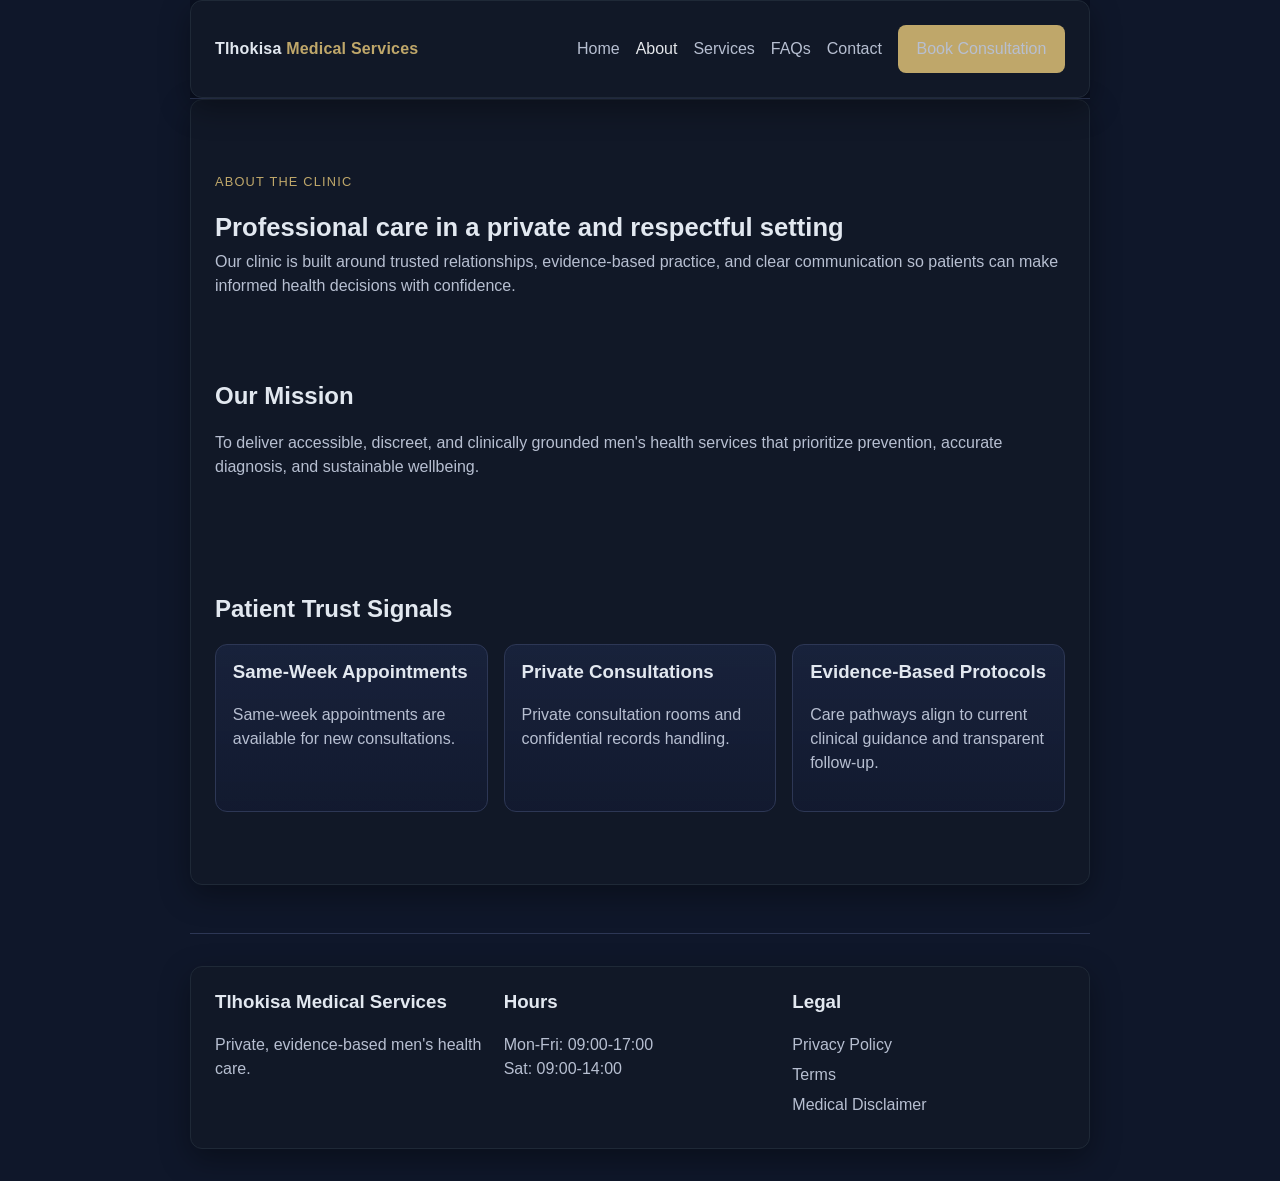
==== about.html @ 0d512106 "The first upload of web Tlhokisa Made-with: Cursor" ====
<!DOCTYPE html>
<html lang="en">
  <head>
    <meta charset="UTF-8" />
    <meta name="viewport" content="width=device-width, initial-scale=1.0" />
    <title>About | Tlhokisa Medical Services</title>
    <meta name="description" content="Learn about Tlhokisa Medical Services, our mission, and our patient-first standards for confidential care." />
    <link rel="stylesheet" href="styles.css" />
  </head>
  <body>
    <header class="site-header">
      <div class="container header-inner">
        <a class="brand" href="index.html">Tlhokisa <span>Medical Services</span></a>
        <button class="nav-toggle" data-nav-toggle type="button">Menu</button>
        <nav class="nav" data-nav>
          <a href="index.html">Home</a>
          <a class="active" href="about.html">About</a>
          <a href="services.html">Services</a>
          <a href="faqs.html">FAQs</a>
          <a href="contact.html">Contact</a>
          <a class="btn btn-primary" href="contact.html">Book Consultation</a>
        </nav>
      </div>
    </header>

    <main class="container">
      <section class="page-title">
        <p class="eyebrow">About the Clinic</p>
        <h1>Professional care in a private and respectful setting</h1>
        <p class="muted">
          Our clinic is built around trusted relationships, evidence-based practice, and clear
          communication so patients can make informed health decisions with confidence.
        </p>
      </section>

      <section>
        <h2>Our Mission</h2>
        <p class="muted">
          To deliver accessible, discreet, and clinically grounded men's health services that
          prioritize prevention, accurate diagnosis, and sustainable wellbeing.
        </p>
      </section>

      <section>
        <h2>Patient Trust Signals</h2>
        <div class="card-grid">
          <article class="card">
            <h3>Same-Week Appointments</h3>
            <p class="muted">Same-week appointments are available for new consultations.</p>
          </article>
          <article class="card">
            <h3>Private Consultations</h3>
            <p class="muted">Private consultation rooms and confidential records handling.</p>
          </article>
          <article class="card">
            <h3>Evidence-Based Protocols</h3>
            <p class="muted">Care pathways align to current clinical guidance and transparent follow-up.</p>
          </article>
        </div>
      </section>
    </main>

    <footer class="site-footer">
      <div class="container footer-grid">
        <div>
          <h3>Tlhokisa Medical Services</h3>
          <p class="muted">Private, evidence-based men's health care.</p>
        </div>
        <div>
          <h3>Hours</h3>
          <p class="muted">Mon-Fri: 09:00-17:00<br />Sat: 09:00-14:00</p>
        </div>
        <div class="footer-links">
          <h3>Legal</h3>
          <a href="privacy.html">Privacy Policy</a>
          <a href="terms.html">Terms</a>
          <a href="medical-disclaimer.html">Medical Disclaimer</a>
        </div>
      </div>
    </footer>
    <script src="script.js"></script>
  </body>
</html>
---- styles.css ----
:root {
  --bg: #0b1020;
  --panel: #121a30;
  --panel-alt: #1a2440;
  --text: #e5e7eb;
  --muted: #b7bfd1;
  --accent: #bfa76a;
  --accent-strong: #d5bd7f;
  --line: #2d3755;
  --max-width: 1120px;
}

* {
  box-sizing: border-box;
}

html,
body {
  margin: 0;
  padding: 0;
  font-family: "Segoe UI", Arial, sans-serif;
  color: var(--text);
  background: radial-gradient(circle at top, #121b33 0%, #0b1020 45%, #080d1a 100%);
  line-height: 1.5;
}

a {
  color: inherit;
  text-decoration: none;
}

.container {
  width: min(100% - 2rem, var(--max-width));
  margin: 0 auto;
}

.site-header {
  position: sticky;
  top: 0;
  z-index: 20;
  border-bottom: 1px solid var(--line);
  backdrop-filter: blur(8px);
  background: rgba(11, 16, 32, 0.88);
}

.header-inner {
  display: flex;
  align-items: center;
  justify-content: space-between;
  min-height: 76px;
}

.brand {
  font-weight: 700;
  letter-spacing: 0.2px;
}

.brand span {
  color: var(--accent);
}

.nav-toggle {
  display: none;
  border: 1px solid var(--line);
  background: var(--panel);
  color: var(--text);
  border-radius: 6px;
  padding: 0.4rem 0.65rem;
}

.nav {
  display: flex;
  align-items: center;
  gap: 1rem;
}

.nav a {
  color: var(--muted);
  font-weight: 500;
}

.nav a.active,
.nav a:hover {
  color: var(--text);
}

.btn {
  display: inline-block;
  border: 1px solid transparent;
  border-radius: 8px;
  padding: 0.7rem 1.1rem;
  font-weight: 600;
}

.btn-primary {
  background: var(--accent);
  color: #111827;
}

.btn-primary:hover {
  background: var(--accent-strong);
}

.btn-secondary {
  border-color: var(--line);
  color: var(--text);
  background: transparent;
}

.hero {
  padding: 4.5rem 0 3.2rem;
}

.hero-grid {
  display: grid;
  grid-template-columns: 1.1fr 0.9fr;
  gap: 1.25rem;
  align-items: center;
}

.eyebrow {
  color: var(--accent);
  text-transform: uppercase;
  font-size: 0.8rem;
  letter-spacing: 1.2px;
}

h1,
h2,
h3 {
  line-height: 1.2;
  margin-top: 0;
}

h1 {
  font-size: clamp(1.9rem, 4vw, 2.8rem);
}

section {
  padding: 3rem 0;
}

.card-grid {
  display: grid;
  grid-template-columns: repeat(3, minmax(0, 1fr));
  gap: 1rem;
}

.card {
  border: 1px solid var(--line);
  border-radius: 12px;
  padding: 1.05rem;
  background: linear-gradient(180deg, rgba(26, 36, 64, 0.8), rgba(18, 26, 48, 0.9));
}

.muted {
  color: var(--muted);
}

.page-title {
  padding: 3rem 0 1rem;
}

.faq-item {
  border: 1px solid var(--line);
  border-radius: 10px;
  margin-bottom: 0.8rem;
  overflow: hidden;
}

.faq-q {
  width: 100%;
  text-align: left;
  background: var(--panel);
  color: var(--text);
  border: 0;
  padding: 0.9rem 1rem;
  font-size: 1rem;
}

.faq-a {
  padding: 0 1rem 1rem;
  color: var(--muted);
  display: none;
}

.faq-item.open .faq-a {
  display: block;
}

form {
  border: 1px solid var(--line);
  border-radius: 12px;
  padding: 1rem;
  background: var(--panel);
}

label {
  display: block;
  margin: 0.65rem 0 0.25rem;
}

input,
textarea {
  width: 100%;
  border: 1px solid #334064;
  border-radius: 8px;
  background: #0f1730;
  color: var(--text);
  padding: 0.65rem;
  font: inherit;
}

.checkbox-row {
  display: flex;
  gap: 0.6rem;
  align-items: flex-start;
  margin: 0.75rem 0;
}

.checkbox-row input {
  width: auto;
  margin-top: 0.25rem;
}

.status {
  margin-top: 0.75rem;
  color: var(--accent);
}

.cta-strip {
  border: 1px solid var(--line);
  border-radius: 12px;
  padding: 1.2rem;
  background: linear-gradient(120deg, rgba(191, 167, 106, 0.13), rgba(18, 26, 48, 0.9));
  display: flex;
  justify-content: space-between;
  gap: 1rem;
  align-items: center;
}

.site-footer {
  border-top: 1px solid var(--line);
  margin-top: 3rem;
  padding: 2rem 0;
}

.footer-grid {
  display: grid;
  grid-template-columns: repeat(3, minmax(0, 1fr));
  gap: 1rem;
}

.footer-links a {
  color: var(--muted);
  display: block;
  margin-bottom: 0.4rem;
}

@media (max-width: 900px) {
  .hero-grid,
  .card-grid,
  .footer-grid {
    grid-template-columns: 1fr;
  }

  .nav-toggle {
    display: inline-block;
  }

  .nav {
    display: none;
    position: absolute;
    top: 76px;
    right: 1rem;
    flex-direction: column;
    min-width: 210px;
    border: 1px solid var(--line);
    border-radius: 10px;
    background: var(--panel);
    padding: 0.8rem;
  }

  .nav.open {
    display: flex;
  }

  .cta-strip {
    flex-direction: column;
    align-items: flex-start;
  }
}
* {
  box-sizing: border-box;
}

body {
  margin: 0;
  min-height: 100vh;
  font-family: Arial, sans-serif;
  background: #0f172a;
  color: #e2e8f0;
  display: grid;
  place-items: center;
}

.container {
  width: min(900px, 92vw);
  background: #111827;
  border: 1px solid #1f2937;
  border-radius: 12px;
  padding: 24px;
  box-shadow: 0 10px 30px rgba(0, 0, 0, 0.35);
}

h1 {
  margin: 0 0 8px;
  font-size: 1.6rem;
}

p {
  margin: 0 0 20px;
  color: #94a3b8;
}

.frame-wrap {
  aspect-ratio: 16 / 9;
  width: 100%;
  border-radius: 8px;
  overflow: hidden;
  border: 1px solid #334155;
}

iframe {
  width: 100%;
  height: 100%;
  border: 0;
}

.controls {
  margin-top: 16px;
  display: flex;
  gap: 12px;
  flex-wrap: wrap;
}

button {
  border: 1px solid #334155;
  background: #1e293b;
  color: #e2e8f0;
  border-radius: 8px;
  padding: 10px 14px;
  cursor: pointer;
}

button:hover {
  background: #334155;
}

.status {
  margin-top: 12px;
  color: #cbd5e1;
  font-size: 0.95rem;
}
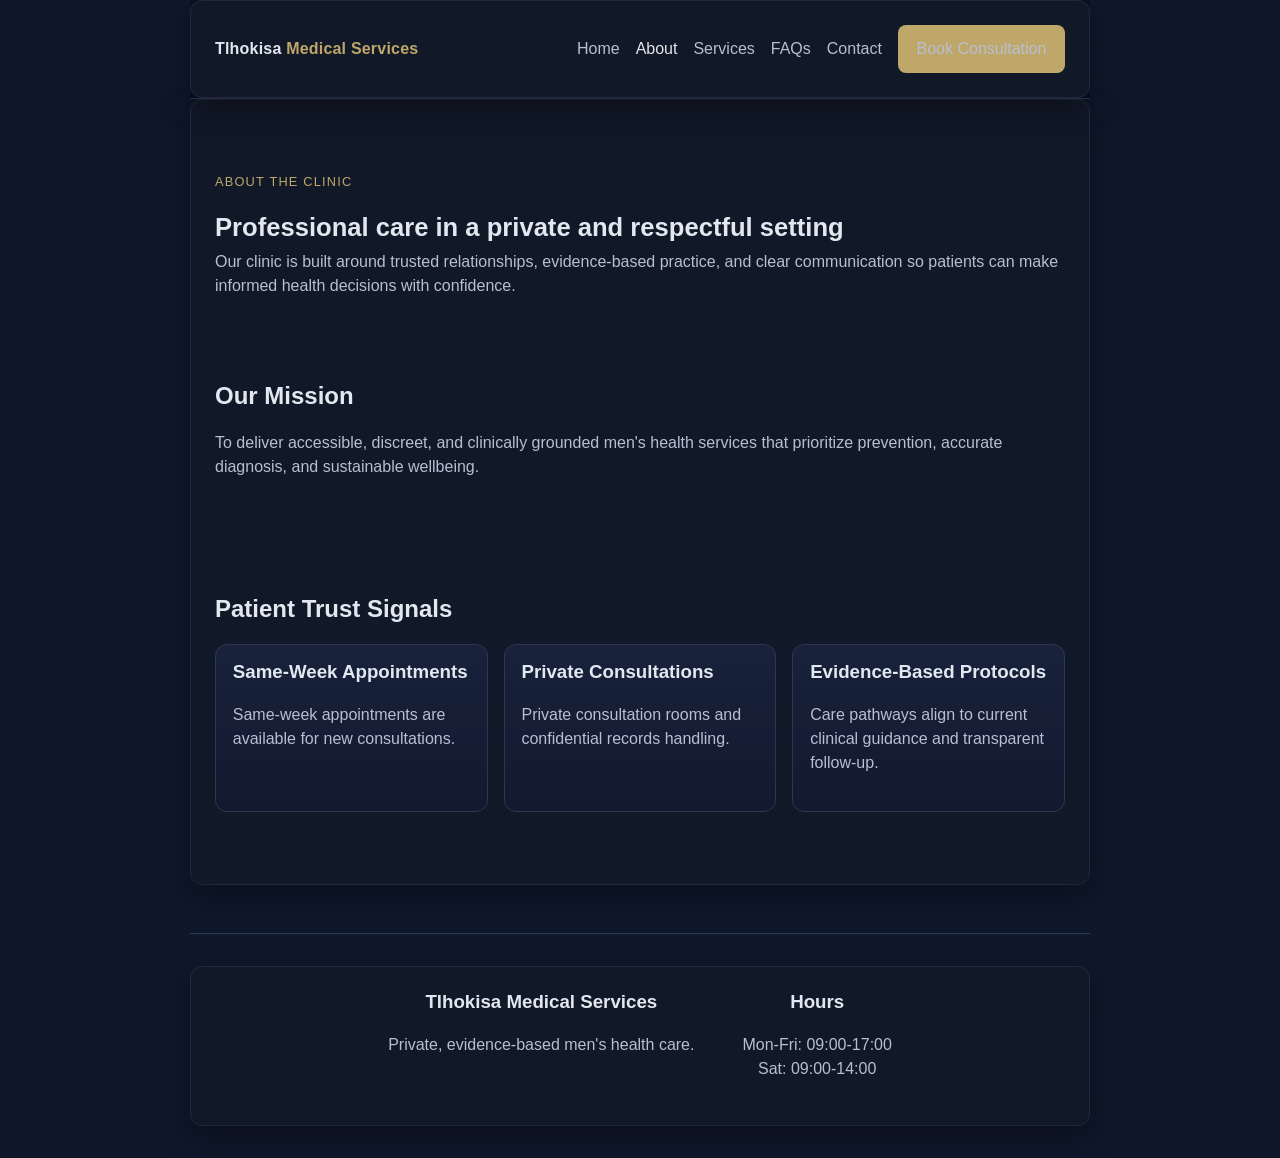
==== commit b7ac3a1a: "Link inquiries to WhatsApp and maps, and simplify footers. Make contact actions faster for patients " ====
--- a/about.html
+++ b/about.html
@@ -70,12 +70,6 @@
           <h3>Hours</h3>
           <p class="muted">Mon-Fri: 09:00-17:00<br />Sat: 09:00-14:00</p>
         </div>
-        <div class="footer-links">
-          <h3>Legal</h3>
-          <a href="privacy.html">Privacy Policy</a>
-          <a href="terms.html">Terms</a>
-          <a href="medical-disclaimer.html">Medical Disclaimer</a>
-        </div>
       </div>
     </footer>
     <script src="script.js"></script>
--- a/styles.css
+++ b/styles.css
@@ -246,9 +246,11 @@
 }
 
 .footer-grid {
-  display: grid;
-  grid-template-columns: repeat(3, minmax(0, 1fr));
-  gap: 1rem;
+  display: flex;
+  justify-content: center;
+  gap: 3rem;
+  text-align: center;
+  flex-wrap: wrap;
 }
 
 .footer-links a {
@@ -259,9 +261,14 @@
 
 @media (max-width: 900px) {
   .hero-grid,
-  .card-grid,
+  .card-grid {
+    grid-template-columns: 1fr;
+  }
+
   .footer-grid {
-    grid-template-columns: 1fr;
+    flex-direction: column;
+    align-items: center;
+    gap: 1.5rem;
   }
 
   .nav-toggle {
